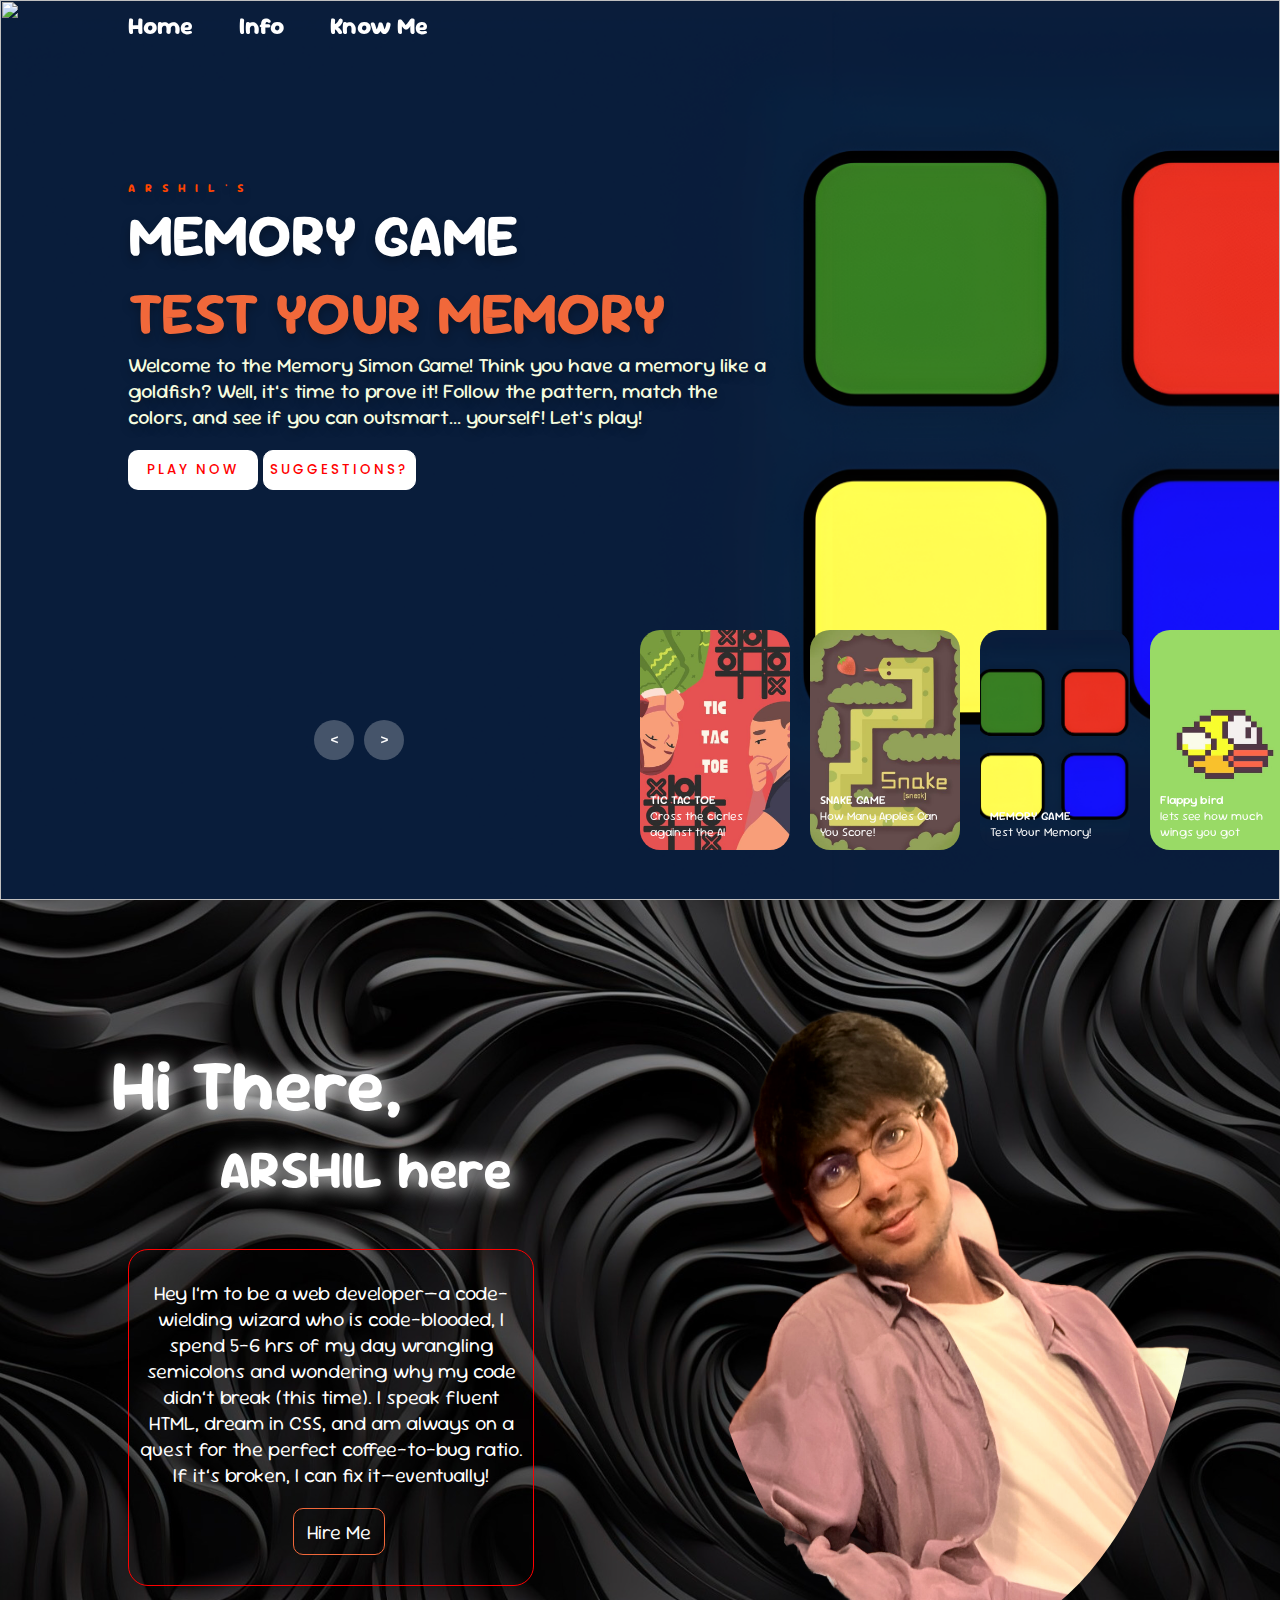
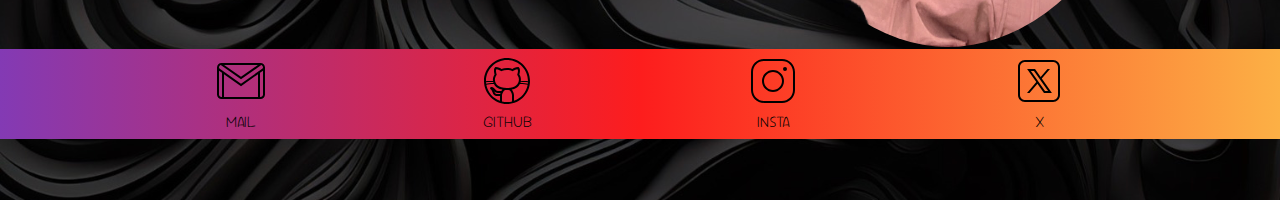
==== index.html @ 89d3d8be "first commit" ====
<!DOCTYPE html>
<html lang="en">
<head>
    <meta charset="UTF-8">
    <meta name="viewport" content="width=device-width, initial-scale=1.0">
    <title>Game Room</title>
    <link rel="stylesheet" href="style.css">
    <link rel="preconnect" href="https://fonts.googleapis.com">
<link rel="preconnect" href="https://fonts.gstatic.com" crossorigin>
<link href="https://fonts.googleapis.com/css2?family=Anton&family=DynaPuff:wght@400..700&family=Faculty+Glyphic&family=Kanit:ital,wght@0,100;0,200;0,300;0,400;0,500;0,600;0,700;0,800;0,900;1,100;1,200;1,300;1,400;1,500;1,600;1,700;1,800;1,900&family=Pirata+One&family=Poiret+One&family=Quicksand:wght@300..700&family=Sixtyfour+Convergence&family=Sour+Gummy:ital,wght@0,100..900;1,100..900&family=Tiny5&family=Updock&display=swap" rel="stylesheet">
</head>
<body>
    <header style="position: sticky;top: 0;">
        <nav style="font-size: x-large;color: white ;">
            <!-- <a href="mailto:arshilk10000@gmail.com" style="letter-spacing: 150px;display: inline;width: ;">HIRE ME</a> -->
            <a href="">Home</a>
            <a href="">Info</a>
            <a href="">Know Me</a>
        </nav>
    </header>

    <!-- carousel -->
    <div class="carousel">
        <!-- list item -->
        <div class="list">
            <div class="item">
                <img src="image/img1.png">
                <div class="content">
                    <div class="author" style="color: orangered;">ARSHIL'S</div>
                    <div class="title">FLAPPY BIRD</div>
                    <div class="topic">GAME</div>
                    <div class="des" style="color: crimson;">
                        <!-- lorem 50 -->
                        Welcome to Flappy Bird! Think you’re a natural flyer? Well, here’s your chance to prove it! Dodge pipes, defy gravity, and see if you can keep this bird in the air—without crash-landing. Let’s flap!
                    </div>
                    <div class="buttons">
                        <button style="background-color: white; color: red;border-radius: 10px;"><a href="./Flappy-Bird-Game-main/index.html">PLAY NOW</a> </button>
                        <button style="background-color: white; color: red; width: fit-content;border-radius: 10px;"><a href="mailto:arshilk10000@gmail.com">SUGGESTIONS?</a></button>
                    </div>
                </div>
            </div>
            <div class="item">
                <img src="image/img2.png">
                <div class="content">
                    <div class="author" style="color: limegreen;">ARSHIL'S</div>
                    <div class="title">TIC TAC TOE</div>
                    <div class="topic" style="color: limegreen;">Cross The Cicrles Against The AI</div>
                    <div class="des">
                        Tic Tac Toe: the ultimate showdown of X vs. O, where friendships are tested, and squares are conquered! A game of skill, strategy, and the occasional accidental win. Perfect for anyone who loves a good stalemate!                    </div>
                    <div class="buttons">
                        <button style="background-color: white;border-radius: 10px;"><a href="./tictactoe-master/index.html" style="color: black;">PLAY NOW</a> </button>
                        <button style="width: fit-content;background-color: white;border-radius: 10px;"><a href="mailto:arshilk10000@gmail.com">SUGGESTIONS?</a></button>
                    </div>
                </div>
            </div>
            <div class="item">
                <img src="image/img3.png">
                <div class="content">
                    <div class="author" style="color: brown;">ARSHIL'S</div>
                    <div class="title">THE SNAKE GAME</div>
                    <div class="topic" style="color: brown;">How Many Apples Can You Gulp!</div>
                    <div class="des" >
                        The Snake game: a thrilling saga where a hungry, pixelated snake chases food with reckless abandon, only to find itself trapped in its own ever-growing body. Dodge walls, don’t snack on yourself, and conquer the digital jungle!                    </div>
                    <div class="buttons">
                        <button style="background-color: white ;border-radius: 10px;"> <a href="./snake-game-js-main/index.html">PLAY NOW</a></button>
                        <button style="width: fit-content;background-color: white;border-radius: 10px;"><a href="mailto:arshilk10000@gmail.com">SUGGESTIONS?</a></button>
                    </div>
                </div>
            </div>
            <div class="item">
                <img src="image/img4.png">
                <div class="content">
                    <div class="author">ARSHIL'S</div>
                    <div class="title">MEMORY GAME</div>
                    <div class="topic">TEST YOUR MEMORY</div>
                    <div class="des">
                        Welcome to the Memory Simon Game! Think you have a memory like a goldfish? Well, it’s time to prove it! Follow the pattern, match the colors, and see if you can outsmart… yourself! Let’s play!                    </div>
                    <div class="buttons">
                        <button style="background-color: white;border-radius: 10px;"><a href="./Simon-Game-main/index.html">PLAY NOW</a></button>
                        <button style="width: fit-content;background-color: white;border-radius: 10px;"><a href="mailto:arshilk10000@gmail.com">SUGGESTIONS?</a></button>
                    </div>
                </div>
            </div>
        </div>
        <!-- list thumnail -->
        <div class="thumbnail">
            <div class="item">
                <img src="image/image11.jpeg">
                <div class="content">
                    <div class="title" style="color: white;">
                        Flappy bird
                    </div>
                    <div class="description" style="color: white;">
                        lets see how much wings you got 
                    </div>
                </div>
            </div>
            <div class="item">
                <img src="image/image22.jpg">
                <div class="content">
                    <div class="title">
                        TIC TAC TOE
                    </div>
                    <div class="description">
                        Cross the cicrles against the AI
                    </div>
                </div>
            </div>
            <div class="item">
                <img src="image/image33.jpg">
                <div class="content">
                    <div class="title">
                        SNAKE GAME
                    </div>
                    <div class="description">
                        How Many Apples Can You Score!
                    </div>
                </div>
            </div>
            <div class="item">
                <img src="image/image44.png">
                <div class="content">
                    <div class="title">
                        MEMORY GAME
                    </div>
                    <div class="description">
                        Test Your Memory!
                    </div>
                </div>
            </div>
        </div>
        <!-- next prev -->

        <div class="arrows">
            <button id="prev"><</button>
            <button id="next">></button>
        </div>
        <!-- time running -->
        <div class="time"></div>
    </div>

    <script src="app.js"></script>
    <div class="hire">
        <div class="con">
            <h1 style="text-shadow: 2px 2px 20px white;">Hi There,</h1>
                <h2 style="text-align: right;margin-top: -45px;text-shadow: 2px 2px 20px white;">ARSHIL here</h2>
                <div class="text" style="font-size: 20px;font-weight: 300;width: 30vw;text-align: center;margin-left: 10vw;border: 1px solid red;border-radius: 20px;padding: 10px;"><P>
                    Hey I’m to be a web developer—a code-wielding wizard who is code-blooded, I spend 5-6 hrs of my day wrangling semicolons and wondering why my code didn’t break (this time). I speak fluent HTML, dream in CSS, and am always on a quest for the perfect coffee-to-bug ratio. If it’s broken, I can fix it—eventually!
                    <div class="atn">Hire Me</div>
                </P></div>
                <div class="pro" style="color: white;">
                   <div class="itemn"><a href="mailto:arshilk10000@gmail.com"><img src="./Favorites/icons8-gmail-logo-50.svg"><br>MAIL</a></div>
                   <div class="itemn"><a href="https://github.com/Coolkeeps"><img src="./Favorites/icons8-github-50.svg"><br>GITHUB</a></div>
                   <div class="itemn"><a href="https://www.google.com/srch?q=page+not+found&rlz=1C5CHFA_enI04IN1104&oq=page+not+fi&gs_lcrp=EgZjaHJvbWUqCQgBEAAYChiABDIGCAAQRRg5MgkIARAAGAoYgAQyCQgCEAAYChiABDIJCAMQABgKGIAEMgkIBBAAGAoYgAQyCQgFEAAYChiABDIJCAYQABgKGIAEMgkIBxAAGAoYgAQyCQgIEAAYChiABDIJCAkQABgKGIAE0gEINDgxMGowajeoAgCwAgA&sourceid=chrome&ie=UTF-8"><img src="./Favorites/icons8-instagram-50.svg"><br>INSTA</a></div>
                   <div class="itemn"><a href="https://www.google.com/srch?q=page+not+found&rlz=1C5CHFA_enI04IN1104&oq=page+not+fi&gs_lcrp=EgZjaHJvbWUqCQgBEAAYChiABDIGCAAQRRg5MgkIARAAGAoYgAQyCQgCEAAYChiABDIJCAMQABgKGIAEMgkIBBAAGAoYgAQyCQgFEAAYChiABDIJCAYQABgKGIAEMgkIBxAAGAoYgAQyCQgIEAAYChiABDIJCAkQABgKGIAE0gEINDgxMGowajeoAgCwAgA&sourceid=chrome&ie=UTF-8"><img src="./Favorites/icons8-twitterx-50.svg"><br>X</a> </div>
                </div>
        </div>
        <div class="im">
            <img src="./public/image.png">
        </div>
    </div>
</body>
</html>
---- style.css ----
@import url('https://fonts.googleapis.com/css2?family=Poppins:ital,wght@0,100;0,200;0,300;0,400;0,500;0,600;0,700;0,800;0,900;1,100;1,200;1,300;1,400;1,500;1,600;1,700;1,800;1,900&display=swap');
body{
    margin: 0;
    background-color: #000;
    color: white;
    font-family: "Sour Gummy", sans-serif;
    font-size: 12px;
}

a{
    text-decoration: none;
    color: red;
}
header{
    color: white;
    font-weight: 800;
    width: 1140px;
    max-width: 80%;
    margin: auto;
    height: 50px;
    display: flex;
    align-items: center;
    position: relative;
    z-index: 100;
}
header a{
    font-size: x-large;
    color: white;
    margin-right: 40px;
}
a:hover{
    cursor: pointer;
    text-decoration: underline;
    /* text-transform: uppercase; */
    /* color: yellow; */
}
/* carousel */
.carousel{
    height: 100vh;
    margin-top: -50px;
    width: 100vw;
    overflow: hidden;
    position: relative;
}
.carousel .list .item{
    width: 100%;
    height: 100%;
    position: absolute;
    inset: 0 0 0 0;
}
.carousel .list .item img{
    width: 100%;
    height: 100%;
    object-fit: cover;
}
.carousel .list .item .content{
    position: absolute;
    top: 20%;
    width: 1140px;
    max-width: 80%;
    left: 50%;
    transform: translateX(-50%);
    padding-right: 30%;
    box-sizing: border-box;
    color: #fff;
    text-shadow: 0 5px 10px #0004;
}
.carousel .list .item .author{
    font-weight: bold;
    letter-spacing: 10px;
}
.carousel .list .item .title,
.carousel .list .item .topic{
    font-size: 5em;
    font-weight: bold;
    line-height: 1.3em;
}
.carousel .list .item .topic{
    color: #f1683a;
}
.carousel .list .item .buttons{
    display: grid;
    grid-template-columns: repeat(2, 130px);
    grid-template-rows: 40px;
    gap: 5px;
    margin-top: 20px;
}
.carousel .list .item .buttons button{
    border: none;
    background-color: #eee;
    letter-spacing: 3px;
    font-family: Poppins;
    font-weight: 500;
}
.carousel .list .item .buttons button:nth-child(2){
    background-color: transparent;
    border: 1px solid #fff;
    color: #eee;
}
.des{
    color: #F6FCDF;
    /* font-weight: bold; */
    font-size: 20px;
}

/* thumbail */
.author{
    color: orangered;
}
.button a{
    color: red;
}
.button {
    border-radius: 10px;
    color: red;
    
}
.thumbnail{
    position: absolute;
    bottom: 50px;
    left: 50%;
    width: max-content;
    z-index: 100;
    display: flex;
    gap: 20px;
}
.thumbnail .item{
    width: 150px;
    height: 220px;
    flex-shrink: 0;
    position: relative;
}
.thumbnail .item img{
    width: 100%;
    height: 100%;
    object-fit: cover;
    border-radius: 20px;
}
.thumbnail .item .content{
    color: #fff;
    position: absolute;
    bottom: 10px;
    left: 10px;
    right: 10px;
}
.thumbnail .item .content .title{
    font-weight: 500;
}
.thumbnail .item .content .description{
    font-weight: 300;
}
/* arrows */
.arrows{
    position: absolute;
    top: 80%;
    right: 52%;
    z-index: 100;
    width: 300px;
    max-width: 30%;
    display: flex;
    gap: 10px;
    align-items: center;
}
.arrows button{
    width: 40px;
    height: 40px;
    border-radius: 50%;
    background-color: #eee4;
    border: none;
    color: #fff;
    font-family: monospace;
    font-weight: bold;
    transition: .5s;
}
.arrows button:hover{
    background-color: #fff;
    color: #000;
}

/* animation */
.carousel .list .item:nth-child(1){
    z-index: 1;
}

/* animation text in first item */

.carousel .list .item:nth-child(1) .content .author,
.carousel .list .item:nth-child(1) .content .title,
.carousel .list .item:nth-child(1) .content .topic,
.carousel .list .item:nth-child(1) .content .des,
.carousel .list .item:nth-child(1) .content .buttons
{
    transform: translateY(50px);
    filter: blur(20px);
    opacity: 0;
    animation: showContent .5s 1s linear 1 forwards;
}
@keyframes showContent{
    to{
        transform: translateY(0px);
        filter: blur(0px);
        opacity: 1;
    }
}
.carousel .list .item:nth-child(1) .content .title{
    animation-delay: 1.2s!important;
}
.carousel .list .item:nth-child(1) .content .topic{
    animation-delay: 1.4s!important;
}
.carousel .list .item:nth-child(1) .content .des{
    animation-delay: 1.6s!important;
}
.carousel .list .item:nth-child(1) .content .buttons{
    animation-delay: 1.8s!important;
}
/* create animation when next click */
.carousel.next .list .item:nth-child(1) img{
    width: 150px;
    height: 220px;
    position: absolute;
    bottom: 50px;
    left: 50%;
    border-radius: 30px;
    animation: showImage .5s linear 1 forwards;
}
@keyframes showImage{
    to{
        bottom: 0;
        left: 0;
        width: 100%;
        height: 100%;
        border-radius: 0;
    }
}

.carousel.next .thumbnail .item:nth-last-child(1){
    overflow: hidden;
    animation: showThumbnail .5s linear 1 forwards;
}
.carousel.prev .list .item img{
    z-index: 100;
}
@keyframes showThumbnail{
    from{
        width: 0;
        opacity: 0;
    }
}
.carousel.next .thumbnail{
    animation: effectNext .5s linear 1 forwards;
}

@keyframes effectNext{
    from{
        transform: translateX(150px);
    }
}

/* running time */

.carousel .time{
    position: absolute;
    z-index: 1000;
    width: 0%;
    height: 3px;
    background-color: #f1683a;
    left: 0;
    top: 0;
}

.carousel.next .time,
.carousel.prev .time{
    animation: runningTime 3s linear 1 forwards;
}
@keyframes runningTime{
    from{ width: 100%}
    to{width: 0}
}


/* prev click */

.carousel.prev .list .item:nth-child(2){
    z-index: 2;
}

.carousel.prev .list .item:nth-child(2) img{
    animation: outFrame 0.5s linear 1 forwards;
    position: absolute;
    bottom: 0;
    left: 0;
}
@keyframes outFrame{
    to{
        width: 150px;
        height: 220px;
        bottom: 50px;
        left: 50%;
        border-radius: 20px;
    }
}

.carousel.prev .thumbnail .item:nth-child(1){
    overflow: hidden;
    opacity: 0;
    animation: showThumbnail .5s linear 1 forwards;
}
.carousel.next .arrows button,
.carousel.prev .arrows button{
    pointer-events: none;
}
.carousel.prev .list .item:nth-child(2) .content .author,
.carousel.prev .list .item:nth-child(2) .content .title,
.carousel.prev .list .item:nth-child(2) .content .topic,
.carousel.prev .list .item:nth-child(2) .content .des,
.carousel.prev .list .item:nth-child(2) .content .buttons
{
    animation: contentOut 1.5s linear 1 forwards!important;
}

@keyframes contentOut{
    to{
        transform: translateY(-150px);
        filter: blur(20px);
        opacity: 0;
    }
}
@media screen and (max-width: 678px) {
    .carousel .list .item .content{
        padding-right: 0;
    }
    .carousel .list .item .content .title{
        font-size: 30px;
    }
}

.hire{
    background-image: url(./public/Screenshot\ 2024-11-11\ at\ 7.18.42\ PM.png);
    background-position: center;
    height: 100vh;
    width: 100vw;
    font-size: 36px;
    text-align: center;
    display: flex;
}
.con{
    position: relative;
    top: 10vh;
    height: 40vh;
    width: 40vw;
    color: white;
    font-weight: 900;
}
.im img{
    filter: contrast(1.1);
    border-radius: 60%;
    margin-top: -17vh;
    margin-left: 20vh;
    height: 100vh;
    width: 40vw;
}
.pro{
    /* font-family: "Sour Gummy", sans-serif; */
    height: 10vh;
    width: 100vw;
    margin-top: 7vh;
    display: flex;
    justify-content: space-evenly;
    align-items: center;
    background: rgb(131,58,180);
background: linear-gradient(90deg, rgba(131,58,180,1) 0%, rgba(253,29,29,1) 50%, rgba(252,176,69,1) 100%);
}
.text:hover{
    transform: translateY(-10px);
    background-color: rgb(82, 111, 111);
    color: navy;
    transition-duration: 1s;
}
.pro a img{
    color: white;
}
.itemn{
    color: black;
    font-size: 16px;
    color: black;
    text-shadow: 2px 2px black 20px;
    text-align: center;
    border-radius: 50%;
}
.itemn a{
    color: #000;
    font-weight: 100;
    text-align: center;
}
.itemn:hover{
    transform: translateY(-5px);
    color: #f1683a;
    transition-duration: 1s;
}

.atn{
    margin-left: 40%;
    display: flex;
    align-items: center;
    justify-content: center;
    height:5vh;
    width: 10vh;
    border: 1px solid #f1683a;
    border-radius: 10px;
}
.atn:hover{
    transform: translateY(-10px);
    background-color: skyblue;
    transition-duration: 1s;
    border: 1px solid black;
}
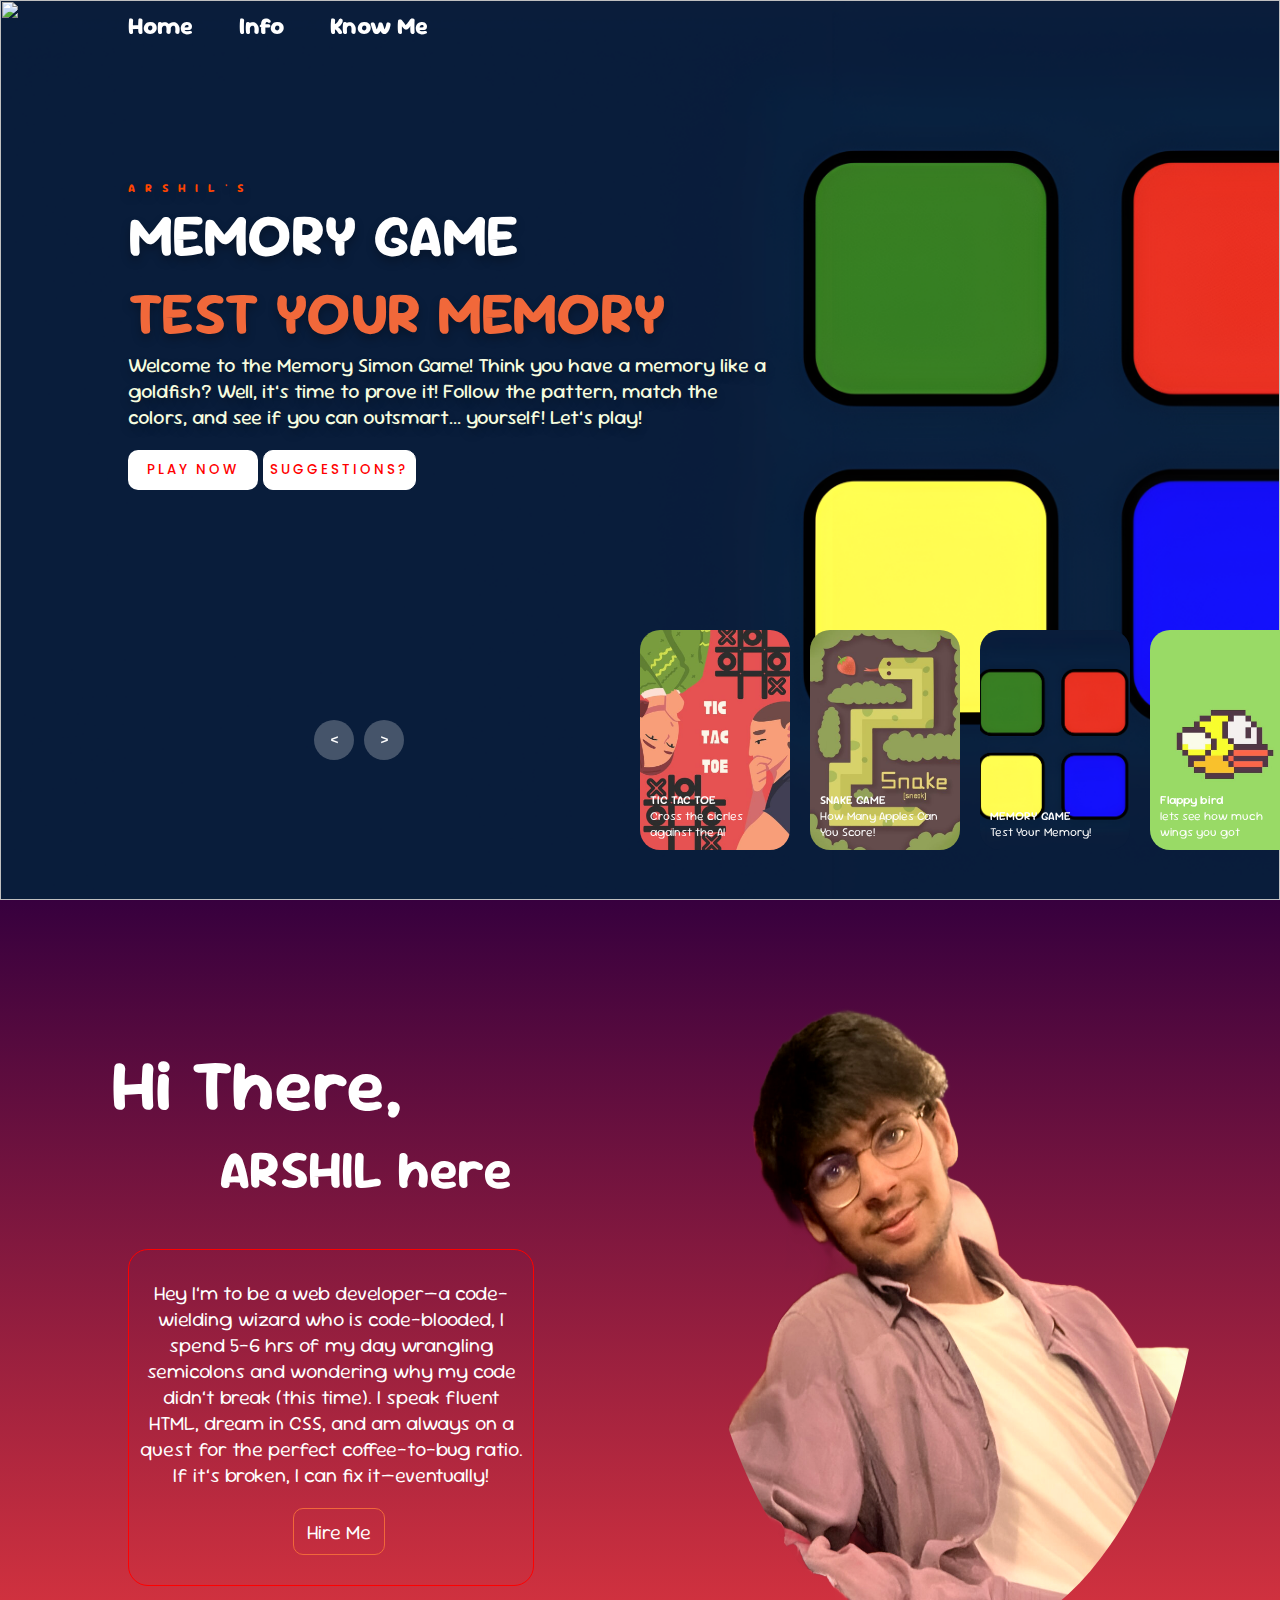
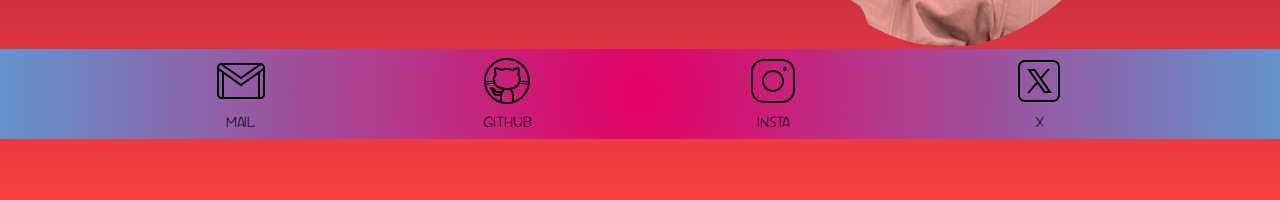
==== commit 1d62c962: "add scroll to about me section on click" ====
--- a/index.html
+++ b/index.html
@@ -15,7 +15,7 @@
             <!-- <a href="mailto:arshilk10000@gmail.com" style="letter-spacing: 150px;display: inline;width: ;">HIRE ME</a> -->
             <a href="">Home</a>
             <a href="">Info</a>
-            <a href="">Know Me</a>
+            <a href="#me">Know Me</a>
         </nav>
     </header>
 
@@ -139,25 +139,27 @@
         <div class="time"></div>
     </div>
 
-    <script src="app.js"></script>
-    <div class="hire">
+    <div id="me" class="hire">
         <div class="con">
-            <h1 style="text-shadow: 2px 2px 20px white;">Hi There,</h1>
-                <h2 style="text-align: right;margin-top: -45px;text-shadow: 2px 2px 20px white;">ARSHIL here</h2>
-                <div class="text" style="font-size: 20px;font-weight: 300;width: 30vw;text-align: center;margin-left: 10vw;border: 1px solid red;border-radius: 20px;padding: 10px;"><P>
-                    Hey I’m to be a web developer—a code-wielding wizard who is code-blooded, I spend 5-6 hrs of my day wrangling semicolons and wondering why my code didn’t break (this time). I speak fluent HTML, dream in CSS, and am always on a quest for the perfect coffee-to-bug ratio. If it’s broken, I can fix it—eventually!
-                    <div class="atn">Hire Me</div>
-                </P></div>
-                <div class="pro" style="color: white;">
-                   <div class="itemn"><a href="mailto:arshilk10000@gmail.com"><img src="./Favorites/icons8-gmail-logo-50.svg"><br>MAIL</a></div>
-                   <div class="itemn"><a href="https://github.com/Coolkeeps"><img src="./Favorites/icons8-github-50.svg"><br>GITHUB</a></div>
-                   <div class="itemn"><a href="https://www.google.com/srch?q=page+not+found&rlz=1C5CHFA_enI04IN1104&oq=page+not+fi&gs_lcrp=EgZjaHJvbWUqCQgBEAAYChiABDIGCAAQRRg5MgkIARAAGAoYgAQyCQgCEAAYChiABDIJCAMQABgKGIAEMgkIBBAAGAoYgAQyCQgFEAAYChiABDIJCAYQABgKGIAEMgkIBxAAGAoYgAQyCQgIEAAYChiABDIJCAkQABgKGIAE0gEINDgxMGowajeoAgCwAgA&sourceid=chrome&ie=UTF-8"><img src="./Favorites/icons8-instagram-50.svg"><br>INSTA</a></div>
-                   <div class="itemn"><a href="https://www.google.com/srch?q=page+not+found&rlz=1C5CHFA_enI04IN1104&oq=page+not+fi&gs_lcrp=EgZjaHJvbWUqCQgBEAAYChiABDIGCAAQRRg5MgkIARAAGAoYgAQyCQgCEAAYChiABDIJCAMQABgKGIAEMgkIBBAAGAoYgAQyCQgFEAAYChiABDIJCAYQABgKGIAEMgkIBxAAGAoYgAQyCQgIEAAYChiABDIJCAkQABgKGIAE0gEINDgxMGowajeoAgCwAgA&sourceid=chrome&ie=UTF-8"><img src="./Favorites/icons8-twitterx-50.svg"><br>X</a> </div>
-                </div>
+            <h1>Hi There,</h1>
+            <h2 style="text-align: right;margin-top: -45px;">ARSHIL here</h2>
+            <div class="text" style="font-size: 20px;font-weight: 300;width: 30vw;text-align: center;margin-left: 10vw;border: 1px solid red;border-radius: 20px;padding: 10px;"><P>
+                Hey I’m to be a web developer—a code-wielding wizard who is code-blooded, I spend 5-6 hrs of my day wrangling semicolons and wondering why my code didn’t break (this time). I speak fluent HTML, dream in CSS, and am always on a quest for the perfect coffee-to-bug ratio. If it’s broken, I can fix it—eventually!
+                <div class="atn">Hire Me</div>
+            </P></div>
+            <div class="pro" style="color: white;">
+                <div class="itemn"><a href="mailto:arshilk10000@gmail.com"><img src="./Favorites/icons8-gmail-logo-50.svg"><br>MAIL</a></div>
+                <div class="itemn"><a href="https://github.com/Coolkeeps"><img src="./Favorites/icons8-github-50.svg"><br>GITHUB</a></div>
+                <div class="itemn"><a href="https://www.google.com/srch?q=page+not+found&rlz=1C5CHFA_enI04IN1104&oq=page+not+fi&gs_lcrp=EgZjaHJvbWUqCQgBEAAYChiABDIGCAAQRRg5MgkIARAAGAoYgAQyCQgCEAAYChiABDIJCAMQABgKGIAEMgkIBBAAGAoYgAQyCQgFEAAYChiABDIJCAYQABgKGIAEMgkIBxAAGAoYgAQyCQgIEAAYChiABDIJCAkQABgKGIAE0gEINDgxMGowajeoAgCwAgA&sourceid=chrome&ie=UTF-8"><img src="./Favorites/icons8-instagram-50.svg"><br>INSTA</a></div>
+                <div class="itemn"><a href="https://www.google.com/srch?q=page+not+found&rlz=1C5CHFA_enI04IN1104&oq=page+not+fi&gs_lcrp=EgZjaHJvbWUqCQgBEAAYChiABDIGCAAQRRg5MgkIARAAGAoYgAQyCQgCEAAYChiABDIJCAMQABgKGIAEMgkIBBAAGAoYgAQyCQgFEAAYChiABDIJCAYQABgKGIAEMgkIBxAAGAoYgAQyCQgIEAAYChiABDIJCAkQABgKGIAE0gEINDgxMGowajeoAgCwAgA&sourceid=chrome&ie=UTF-8"><img src="./Favorites/icons8-twitterx-50.svg"><br>X</a> </div>
+            </div>
         </div>
         <div class="im">
             <img src="./public/image.png">
         </div>
     </div>
+
+
+    <script src="app.js"></script>
 </body>
 </html>--- a/style.css
+++ b/style.css
@@ -1,4 +1,8 @@
 @import url('https://fonts.googleapis.com/css2?family=Poppins:ital,wght@0,100;0,200;0,300;0,400;0,500;0,600;0,700;0,800;0,900;1,100;1,200;1,300;1,400;1,500;1,600;1,700;1,800;1,900&display=swap');
+html {
+    scroll-behavior: smooth;
+}
+
 body{
     margin: 0;
     background-color: #000;
@@ -336,13 +340,15 @@
 }
 
 .hire{
-    background-image: url(./public/Screenshot\ 2024-11-11\ at\ 7.18.42\ PM.png);
-    background-position: center;
+    /* background-image: url(./public/Screenshot\ 2024-11-11\ at\ 7.18.42\ PM.png);
+    background-position: center; */
     height: 100vh;
     width: 100vw;
     font-size: 36px;
     text-align: center;
     display: flex;
+    background: rgb(251,63,63);
+background: linear-gradient(360deg, rgba(251,63,63,1) 0%, rgba(55,0,62,1) 100%);
 }
 .con{
     position: relative;
@@ -368,13 +374,13 @@
     display: flex;
     justify-content: space-evenly;
     align-items: center;
-    background: rgb(131,58,180);
-background: linear-gradient(90deg, rgba(131,58,180,1) 0%, rgba(253,29,29,1) 50%, rgba(252,176,69,1) 100%);
+    background: rgb(230,0,100);
+    background: radial-gradient(circle, rgba(230,0,100,1) 0%, rgba(98,147,205,1) 100%);
 }
 .text:hover{
     transform: translateY(-10px);
-    background-color: rgb(82, 111, 111);
-    color: navy;
+    background: rgb(230,0,100);
+    background: radial-gradient(circle, rgba(230,0,100,1) 0%, rgba(98,147,205,1) 100%);
     transition-duration: 1s;
 }
 .pro a img{
@@ -384,7 +390,7 @@
     color: black;
     font-size: 16px;
     color: black;
-    text-shadow: 2px 2px black 20px;
+    /* text-shadow: 2px 2px black 20px; */
     text-align: center;
     border-radius: 50%;
 }
@@ -411,7 +417,8 @@
 }
 .atn:hover{
     transform: translateY(-10px);
-    background-color: skyblue;
+    background: rgb(230,0,100);
+    background: radial-gradient(circle, rgba(230,0,100,1) 0%, rgba(98,147,205,1) 100%);
     transition-duration: 1s;
     border: 1px solid black;
 }
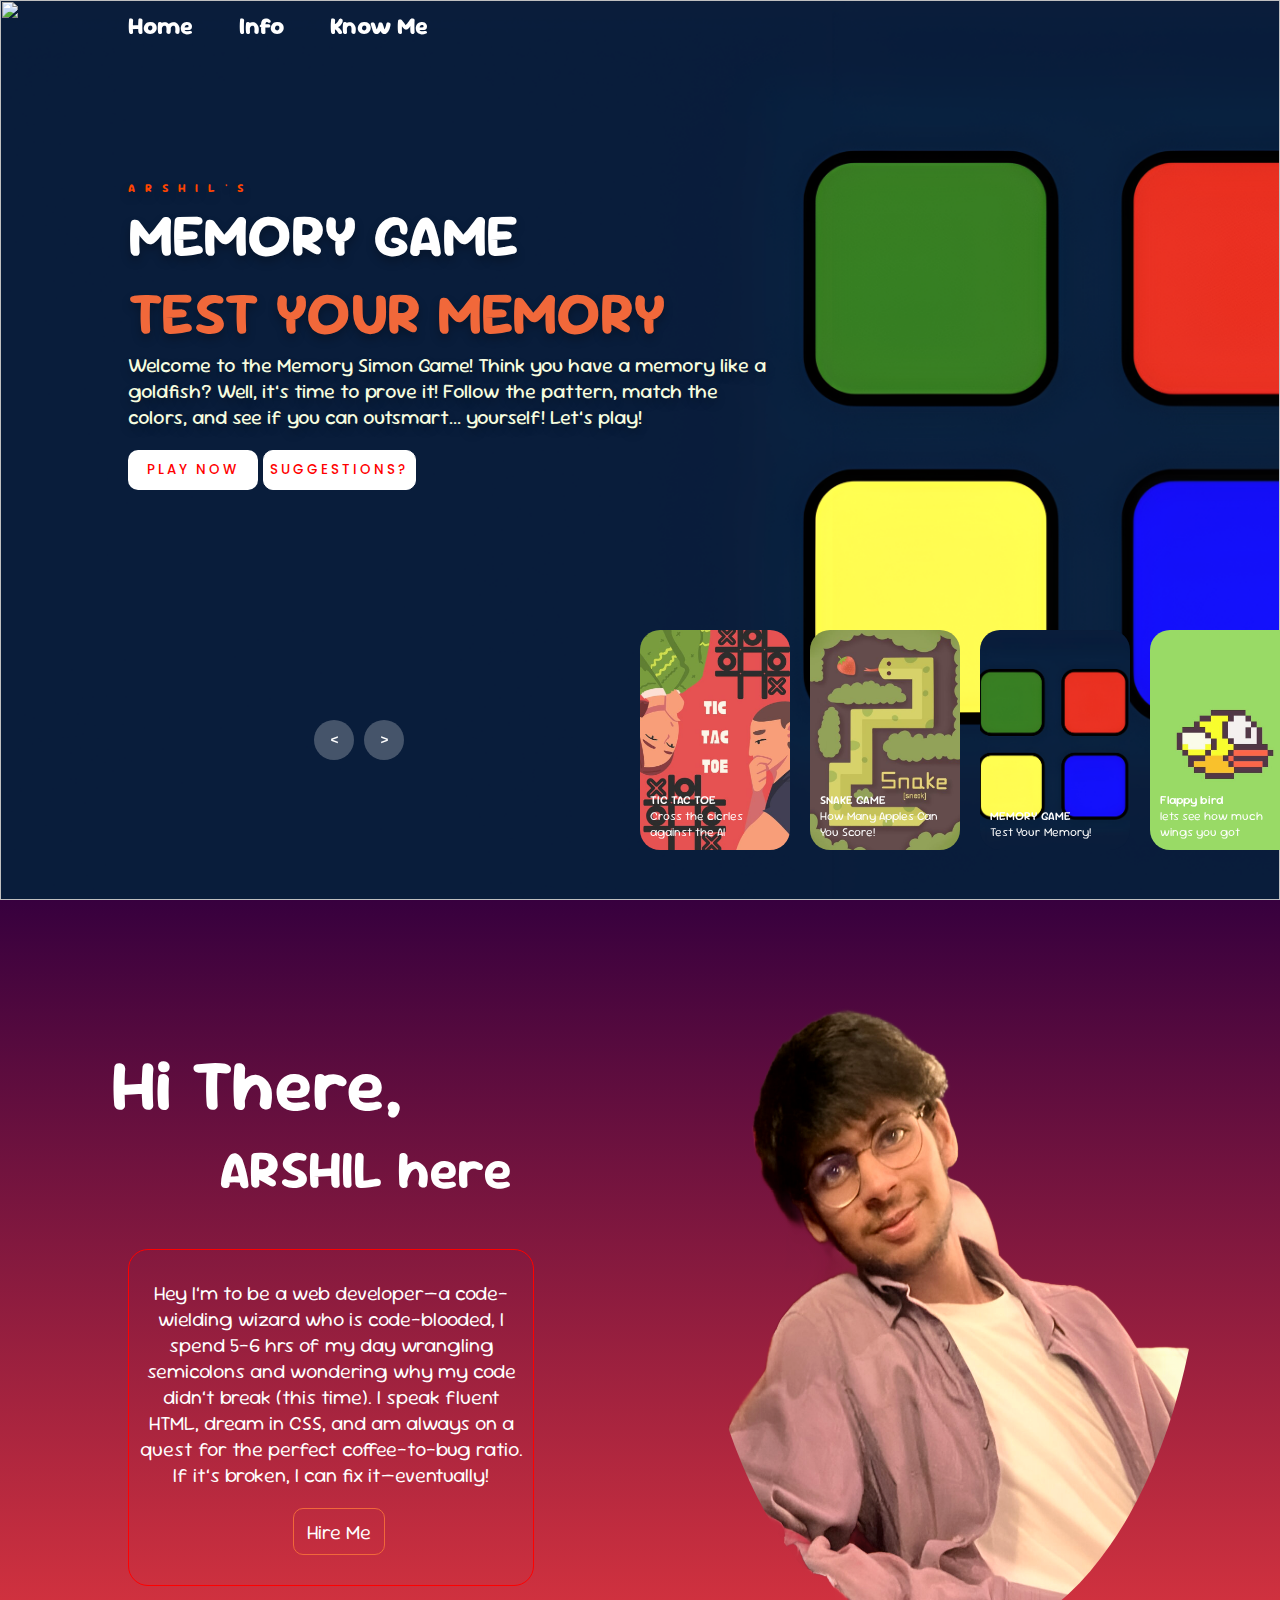
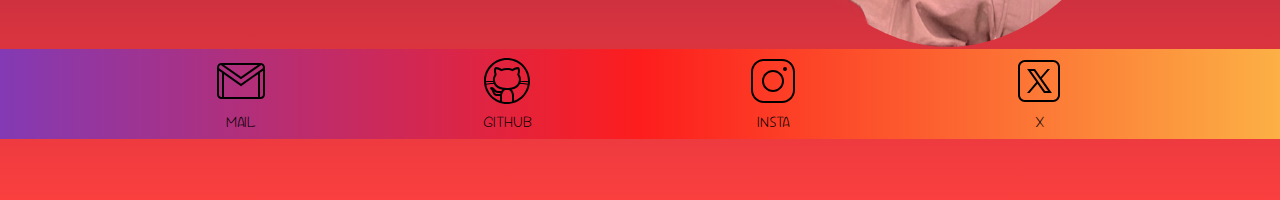
==== commit 8a361267: "Merge branch" ====
--- a/index.html
+++ b/index.html
@@ -138,7 +138,6 @@
         <!-- time running -->
         <div class="time"></div>
     </div>
-
     <div id="me" class="hire">
         <div class="con">
             <h1>Hi There,</h1>
@@ -162,4 +161,4 @@
 
     <script src="app.js"></script>
 </body>
-</html>+</html>
--- a/style.css
+++ b/style.css
@@ -374,15 +374,17 @@
     display: flex;
     justify-content: space-evenly;
     align-items: center;
-    background: rgb(230,0,100);
-    background: radial-gradient(circle, rgba(230,0,100,1) 0%, rgba(98,147,205,1) 100%);
-}
+    background: rgb(131,58,180);
+background: linear-gradient(90deg, rgba(131,58,180,1) 0%, rgba(253,29,29,1) 50%, rgba(252,176,69,1) 100%);
+}
+
 .text:hover{
     transform: translateY(-10px);
     background: rgb(230,0,100);
     background: radial-gradient(circle, rgba(230,0,100,1) 0%, rgba(98,147,205,1) 100%);
     transition-duration: 1s;
 }
+
 .pro a img{
     color: white;
 }
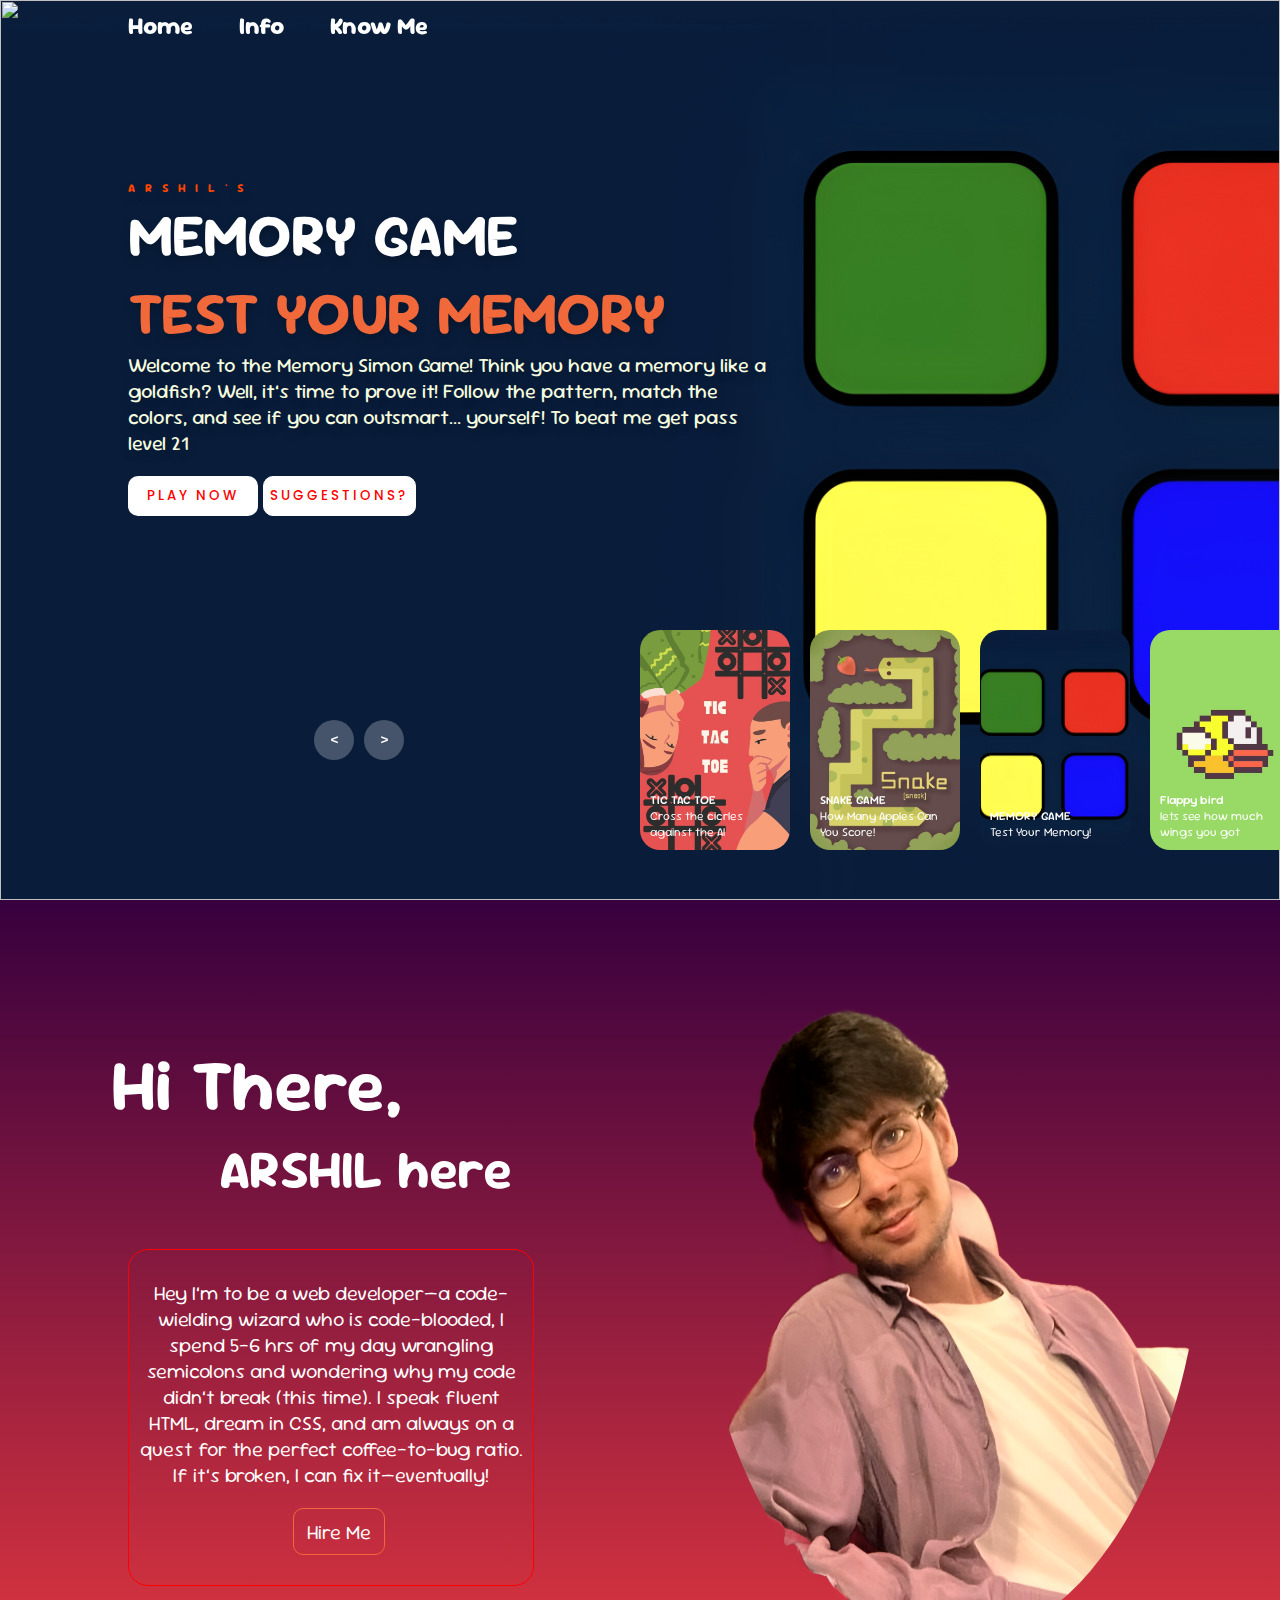
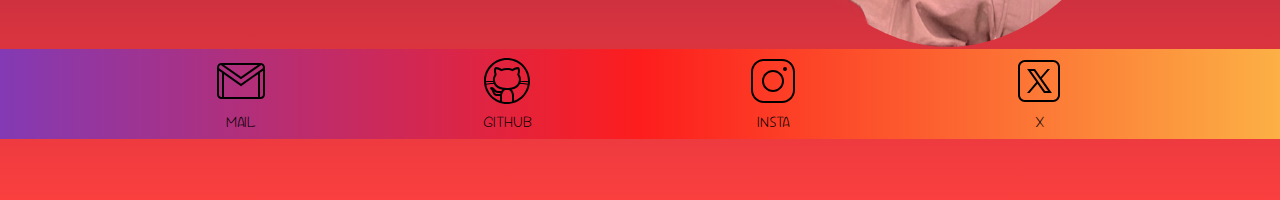
==== commit b4f74a88: "updated" ====
--- a/index.html
+++ b/index.html
@@ -31,7 +31,7 @@
                     <div class="topic">GAME</div>
                     <div class="des" style="color: crimson;">
                         <!-- lorem 50 -->
-                        Welcome to Flappy Bird! Think you’re a natural flyer? Well, here’s your chance to prove it! Dodge pipes, defy gravity, and see if you can keep this bird in the air—without crash-landing. Let’s flap!
+                        Welcome to Flappy Bird! Think you’re a natural flyer? Well, here’s your chance to prove it! Dodge pipes, defy gravity, To beat me score more than 94.
                     </div>
                     <div class="buttons">
                         <button style="background-color: white; color: red;border-radius: 10px;"><a href="./Flappy-Bird-Game-main/index.html">PLAY NOW</a> </button>
@@ -46,7 +46,7 @@
                     <div class="title">TIC TAC TOE</div>
                     <div class="topic" style="color: limegreen;">Cross The Cicrles Against The AI</div>
                     <div class="des">
-                        Tic Tac Toe: the ultimate showdown of X vs. O, where friendships are tested, and squares are conquered! A game of skill, strategy, and the occasional accidental win. Perfect for anyone who loves a good stalemate!                    </div>
+                        Tic Tac Toe: the ultimate showdown of X vs. O, where friendships are tested, and squares are conquered! A game of skill and strategy. TO beat me beat my AI              </div>
                     <div class="buttons">
                         <button style="background-color: white;border-radius: 10px;"><a href="./tictactoe-master/index.html" style="color: black;">PLAY NOW</a> </button>
                         <button style="width: fit-content;background-color: white;border-radius: 10px;"><a href="mailto:arshilk10000@gmail.com">SUGGESTIONS?</a></button>
@@ -60,7 +60,7 @@
                     <div class="title">THE SNAKE GAME</div>
                     <div class="topic" style="color: brown;">How Many Apples Can You Gulp!</div>
                     <div class="des" >
-                        The Snake game: a thrilling saga where a hungry, pixelated snake chases food with reckless abandon, only to find itself trapped in its own ever-growing body. Dodge walls, don’t snack on yourself, and conquer the digital jungle!                    </div>
+                        The Snake game: a thrilling saga where a hungry, pixelated snake chases food with reckless abandon, only to find itself trapped in its own ever-growing body. To beat me score more than 158.                  </div>
                     <div class="buttons">
                         <button style="background-color: white ;border-radius: 10px;"> <a href="./snake-game-js-main/index.html">PLAY NOW</a></button>
                         <button style="width: fit-content;background-color: white;border-radius: 10px;"><a href="mailto:arshilk10000@gmail.com">SUGGESTIONS?</a></button>
@@ -74,7 +74,7 @@
                     <div class="title">MEMORY GAME</div>
                     <div class="topic">TEST YOUR MEMORY</div>
                     <div class="des">
-                        Welcome to the Memory Simon Game! Think you have a memory like a goldfish? Well, it’s time to prove it! Follow the pattern, match the colors, and see if you can outsmart… yourself! Let’s play!                    </div>
+                        Welcome to the Memory Simon Game! Think you have a memory like a goldfish? Well, it’s time to prove it! Follow the pattern, match the colors, and see if you can outsmart… yourself! To beat me get pass level 21                 </div>
                     <div class="buttons">
                         <button style="background-color: white;border-radius: 10px;"><a href="./Simon-Game-main/index.html">PLAY NOW</a></button>
                         <button style="width: fit-content;background-color: white;border-radius: 10px;"><a href="mailto:arshilk10000@gmail.com">SUGGESTIONS?</a></button>
